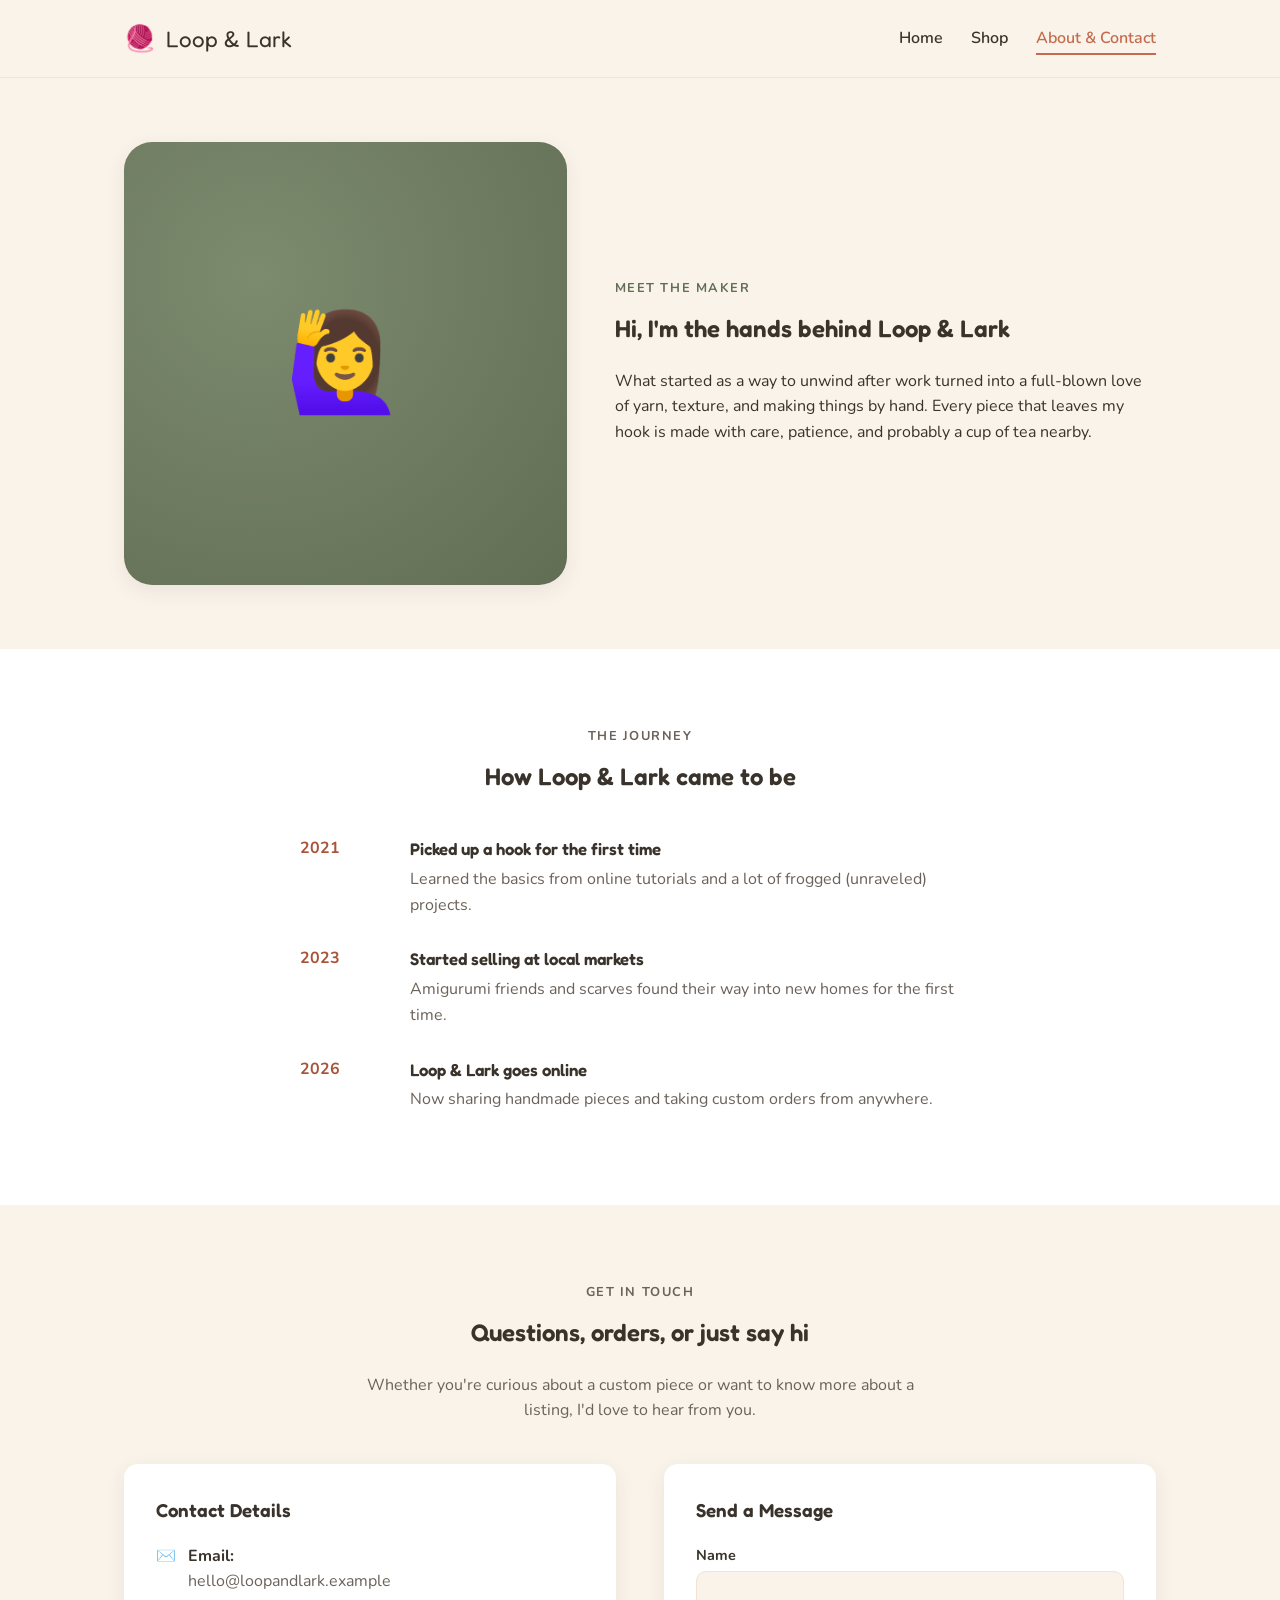
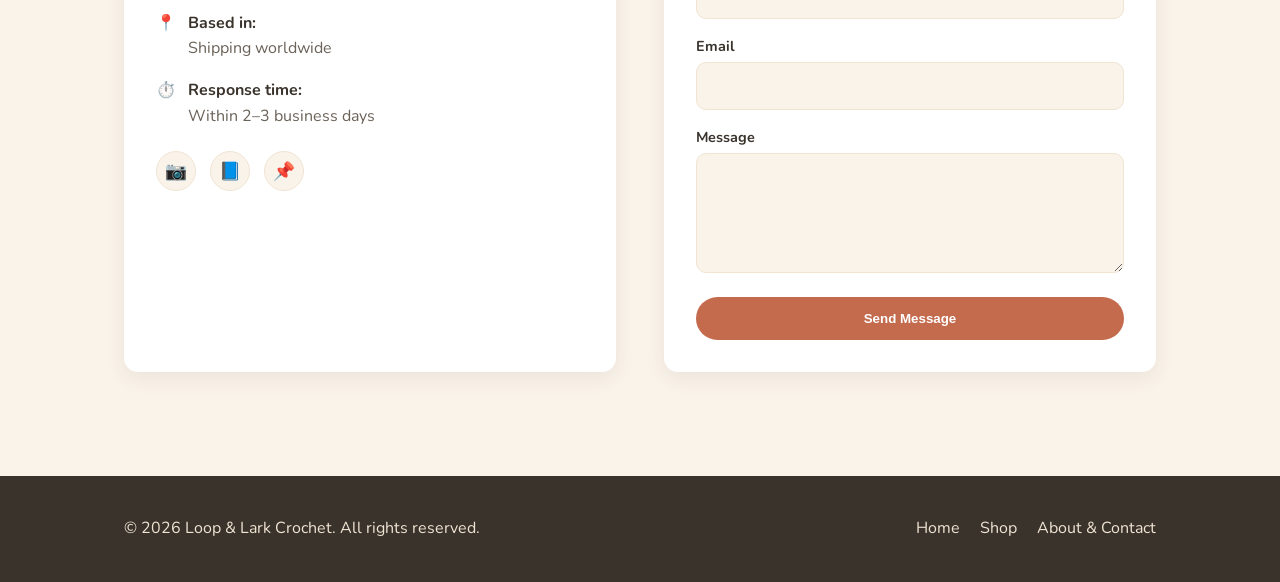
==== about.html @ cbadaa66 "Add 3-page crochet business website Home, Shop, and About & Contact pages with shared styling.  Co-A" ====
<!DOCTYPE html>
<html lang="en">
<head>
<meta charset="UTF-8">
<meta name="viewport" content="width=device-width, initial-scale=1.0">
<title>About &amp; Contact — Loop &amp; Lark Crochet</title>
<meta name="description" content="Meet the maker behind Loop & Lark Crochet and get in touch about custom orders and questions.">
<link rel="preconnect" href="https://fonts.googleapis.com">
<link href="https://fonts.googleapis.com/css2?family=Fredoka:wght@500;600&family=Nunito:wght@400;600;700&display=swap" rel="stylesheet">
<link rel="stylesheet" href="styles.css">
</head>
<body>

<header class="site-header">
  <div class="container">
    <a class="logo" href="index.html"><span class="mark">🧶</span> Loop &amp; Lark</a>
    <nav class="main-nav">
      <ul>
        <li><a href="index.html">Home</a></li>
        <li><a href="shop.html">Shop</a></li>
        <li><a href="about.html" class="active">About &amp; Contact</a></li>
      </ul>
    </nav>
  </div>
</header>

<main>
  <section>
    <div class="container">
      <div class="about-hero">
        <div class="about-portrait" aria-hidden="true">🙋‍♀️</div>
        <div>
          <p class="hero-eyebrow">Meet the Maker</p>
          <h1>Hi, I'm the hands behind Loop &amp; Lark</h1>
          <p class="lead">What started as a way to unwind after work turned into a full-blown love of yarn, texture, and making things by hand. Every piece that leaves my hook is made with care, patience, and probably a cup of tea nearby.</p>
        </div>
      </div>
    </div>
  </section>

  <section class="alt-bg">
    <div class="container">
      <div class="section-heading">
        <p class="hero-eyebrow">The Journey</p>
        <h2>How Loop &amp; Lark came to be</h2>
      </div>
      <div class="timeline">
        <div class="timeline-item">
          <div class="timeline-year">2021</div>
          <div>
            <h3>Picked up a hook for the first time</h3>
            <p>Learned the basics from online tutorials and a lot of frogged (unraveled) projects.</p>
          </div>
        </div>
        <div class="timeline-item">
          <div class="timeline-year">2023</div>
          <div>
            <h3>Started selling at local markets</h3>
            <p>Amigurumi friends and scarves found their way into new homes for the first time.</p>
          </div>
        </div>
        <div class="timeline-item">
          <div class="timeline-year">2026</div>
          <div>
            <h3>Loop &amp; Lark goes online</h3>
            <p>Now sharing handmade pieces and taking custom orders from anywhere.</p>
          </div>
        </div>
      </div>
    </div>
  </section>

  <section id="contact">
    <div class="container">
      <div class="section-heading">
        <p class="hero-eyebrow">Get in Touch</p>
        <h2>Questions, orders, or just say hi</h2>
        <p>Whether you're curious about a custom piece or want to know more about a listing, I'd love to hear from you.</p>
      </div>

      <div class="contact-wrap">
        <div class="contact-card">
          <h3>Contact Details</h3>
          <div class="contact-detail">
            <span>✉️</span>
            <span><strong>Email:</strong><br>hello@loopandlark.example</span>
          </div>
          <div class="contact-detail">
            <span>📍</span>
            <span><strong>Based in:</strong><br>Shipping worldwide</span>
          </div>
          <div class="contact-detail">
            <span>⏱️</span>
            <span><strong>Response time:</strong><br>Within 2–3 business days</span>
          </div>
          <div class="social-links">
            <a href="#" aria-label="Instagram">📷</a>
            <a href="#" aria-label="Facebook">📘</a>
            <a href="#" aria-label="Pinterest">📌</a>
          </div>
        </div>

        <div class="contact-card">
          <h3>Send a Message</h3>
          <form class="contact-form" action="mailto:hello@loopandlark.example" method="post" enctype="text/plain">
            <div>
              <label for="name">Name</label>
              <input type="text" id="name" name="name" required>
            </div>
            <div>
              <label for="email">Email</label>
              <input type="email" id="email" name="email" required>
            </div>
            <div>
              <label for="message">Message</label>
              <textarea id="message" name="message" required></textarea>
            </div>
            <button type="submit" class="btn btn-primary">Send Message</button>
          </form>
        </div>
      </div>
    </div>
  </section>
</main>

<footer class="site-footer">
  <div class="container">
    <span>© 2026 Loop &amp; Lark Crochet. All rights reserved.</span>
    <ul class="footer-nav">
      <li><a href="index.html">Home</a></li>
      <li><a href="shop.html">Shop</a></li>
      <li><a href="about.html">About &amp; Contact</a></li>
    </ul>
  </div>
</footer>

</body>
</html>
---- styles.css ----
:root {
  --cream: #faf3ea;
  --cream-dark: #f0e4d3;
  --terracotta: #c46b4e;
  --terracotta-dark: #a8543a;
  --sage: #7c8a6e;
  --sage-dark: #616e54;
  --ink: #3a332c;
  --ink-light: #6b6259;
  --white: #ffffff;
  --radius: 14px;
  --shadow: 0 6px 20px rgba(58, 51, 44, 0.08);
}

* {
  box-sizing: border-box;
}

html {
  scroll-behavior: smooth;
}

body {
  margin: 0;
  font-family: 'Nunito', -apple-system, BlinkMacSystemFont, 'Segoe UI', sans-serif;
  background: var(--cream);
  color: var(--ink);
  line-height: 1.6;
}

h1, h2, h3 {
  font-family: 'Fredoka', 'Nunito', sans-serif;
  font-weight: 600;
  color: var(--ink);
  margin-top: 0;
}

a {
  color: var(--terracotta);
  text-decoration: none;
}

a:hover {
  color: var(--terracotta-dark);
}

img {
  max-width: 100%;
  display: block;
}

.container {
  max-width: 1080px;
  margin: 0 auto;
  padding: 0 24px;
}

/* Header */
.site-header {
  background: var(--cream);
  border-bottom: 1px solid var(--cream-dark);
  position: sticky;
  top: 0;
  z-index: 10;
}

.site-header .container {
  display: flex;
  align-items: center;
  justify-content: space-between;
  padding-top: 18px;
  padding-bottom: 18px;
}

.logo {
  display: flex;
  align-items: center;
  gap: 10px;
  font-size: 1.4rem;
  font-family: 'Fredoka', sans-serif;
  color: var(--ink);
}

.logo span.mark {
  font-size: 1.6rem;
}

nav.main-nav ul {
  list-style: none;
  display: flex;
  gap: 28px;
  margin: 0;
  padding: 0;
}

nav.main-nav a {
  color: var(--ink);
  font-weight: 600;
  padding-bottom: 4px;
  border-bottom: 2px solid transparent;
}

nav.main-nav a:hover,
nav.main-nav a.active {
  color: var(--terracotta);
  border-bottom-color: var(--terracotta);
}

/* Buttons */
.btn {
  display: inline-block;
  padding: 12px 26px;
  border-radius: 999px;
  font-weight: 700;
  cursor: pointer;
  border: 2px solid transparent;
  transition: transform 0.15s ease, box-shadow 0.15s ease;
}

.btn-primary {
  background: var(--terracotta);
  color: var(--white);
}

.btn-primary:hover {
  background: var(--terracotta-dark);
  color: var(--white);
  transform: translateY(-2px);
  box-shadow: var(--shadow);
}

.btn-secondary {
  background: transparent;
  border-color: var(--sage);
  color: var(--sage-dark);
}

.btn-secondary:hover {
  background: var(--sage);
  color: var(--white);
  transform: translateY(-2px);
}

/* Hero */
.hero {
  padding: 80px 0 60px;
}

.hero .container {
  display: grid;
  grid-template-columns: 1.1fr 0.9fr;
  gap: 48px;
  align-items: center;
}

.hero-eyebrow {
  text-transform: uppercase;
  letter-spacing: 0.12em;
  font-size: 0.8rem;
  font-weight: 700;
  color: var(--sage-dark);
  margin-bottom: 12px;
}

.hero h1 {
  font-size: 2.75rem;
  line-height: 1.15;
  margin-bottom: 18px;
}

.hero p.lead {
  font-size: 1.1rem;
  color: var(--ink-light);
  margin-bottom: 28px;
  max-width: 46ch;
}

.hero-actions {
  display: flex;
  gap: 16px;
  flex-wrap: wrap;
}

.hero-art {
  aspect-ratio: 1 / 1;
  border-radius: 28px;
  background: radial-gradient(circle at 30% 30%, var(--terracotta), var(--terracotta-dark));
  display: flex;
  align-items: center;
  justify-content: center;
  font-size: 6rem;
  box-shadow: var(--shadow);
}

/* Sections */
section {
  padding: 64px 0;
}

.section-heading {
  text-align: center;
  max-width: 560px;
  margin: 0 auto 40px;
}

.section-heading .hero-eyebrow {
  text-align: center;
}

.section-heading p {
  color: var(--ink-light);
}

.alt-bg {
  background: var(--white);
}

/* Feature / value grid */
.grid-3 {
  display: grid;
  grid-template-columns: repeat(3, 1fr);
  gap: 28px;
}

.feature-card {
  background: var(--white);
  border-radius: var(--radius);
  padding: 28px;
  box-shadow: var(--shadow);
  text-align: center;
}

.alt-bg .feature-card {
  background: var(--cream);
  box-shadow: none;
  border: 1px solid var(--cream-dark);
}

.feature-card .icon {
  font-size: 2rem;
  margin-bottom: 12px;
}

.feature-card h3 {
  margin-bottom: 8px;
  font-size: 1.15rem;
}

.feature-card p {
  color: var(--ink-light);
  margin: 0;
}

/* Product grid */
.product-grid {
  display: grid;
  grid-template-columns: repeat(3, 1fr);
  gap: 28px;
}

.product-card {
  background: var(--white);
  border-radius: var(--radius);
  overflow: hidden;
  box-shadow: var(--shadow);
  transition: transform 0.15s ease;
}

.product-card:hover {
  transform: translateY(-4px);
}

.product-photo {
  aspect-ratio: 4 / 3;
  display: flex;
  align-items: center;
  justify-content: center;
  font-size: 3.5rem;
}

.product-info {
  padding: 20px;
}

.product-info h3 {
  font-size: 1.1rem;
  margin-bottom: 4px;
}

.product-price {
  color: var(--terracotta-dark);
  font-weight: 700;
  margin: 8px 0 14px;
}

.product-tag {
  display: inline-block;
  font-size: 0.72rem;
  text-transform: uppercase;
  letter-spacing: 0.06em;
  background: var(--cream-dark);
  color: var(--ink-light);
  padding: 3px 10px;
  border-radius: 999px;
  margin-bottom: 10px;
}

/* Photo color variants */
.photo-1 { background: linear-gradient(135deg, #f0d8c0, #e3b088); }
.photo-2 { background: linear-gradient(135deg, #d9e3c8, #a9bd8f); }
.photo-3 { background: linear-gradient(135deg, #f3c9c9, #d98b8b); }
.photo-4 { background: linear-gradient(135deg, #d8cdf0, #a894d9); }
.photo-5 { background: linear-gradient(135deg, #f0e2a8, #d9b64a); }
.photo-6 { background: linear-gradient(135deg, #c9e0e3, #7fb3ba); }

/* Shop intro */
.shop-intro {
  text-align: center;
  max-width: 640px;
  margin: 0 auto 48px;
}

.shop-intro p {
  color: var(--ink-light);
}

/* Custom order banner */
.custom-banner {
  background: var(--sage);
  color: var(--white);
  border-radius: var(--radius);
  padding: 40px;
  text-align: center;
  margin-top: 20px;
}

.custom-banner h2 {
  color: var(--white);
  margin-bottom: 10px;
}

.custom-banner p {
  color: rgba(255, 255, 255, 0.9);
  margin-bottom: 22px;
}

.custom-banner .btn-primary {
  background: var(--white);
  color: var(--sage-dark);
}

.custom-banner .btn-primary:hover {
  background: var(--cream);
}

/* About page */
.about-hero {
  display: grid;
  grid-template-columns: 0.9fr 1.1fr;
  gap: 48px;
  align-items: center;
}

.about-portrait {
  aspect-ratio: 1 / 1;
  border-radius: 28px;
  background: radial-gradient(circle at 30% 30%, var(--sage), var(--sage-dark));
  display: flex;
  align-items: center;
  justify-content: center;
  font-size: 6rem;
  box-shadow: var(--shadow);
}

.timeline {
  max-width: 680px;
  margin: 0 auto;
}

.timeline-item {
  display: grid;
  grid-template-columns: 90px 1fr;
  gap: 20px;
  margin-bottom: 28px;
}

.timeline-year {
  font-weight: 700;
  color: var(--terracotta-dark);
}

.timeline-item h3 {
  margin-bottom: 4px;
  font-size: 1.05rem;
}

.timeline-item p {
  color: var(--ink-light);
  margin: 0;
}

/* Contact */
.contact-wrap {
  display: grid;
  grid-template-columns: 1fr 1fr;
  gap: 48px;
}

.contact-card {
  background: var(--white);
  border-radius: var(--radius);
  padding: 32px;
  box-shadow: var(--shadow);
}

.contact-card h3 {
  margin-bottom: 18px;
}

.contact-detail {
  display: flex;
  gap: 12px;
  margin-bottom: 16px;
  color: var(--ink-light);
}

.contact-detail strong {
  color: var(--ink);
}

form.contact-form {
  display: flex;
  flex-direction: column;
  gap: 16px;
}

form.contact-form label {
  font-weight: 700;
  font-size: 0.9rem;
  margin-bottom: 4px;
  display: block;
}

form.contact-form input,
form.contact-form textarea {
  width: 100%;
  padding: 12px 14px;
  border-radius: 10px;
  border: 1px solid var(--cream-dark);
  background: var(--cream);
  font-family: inherit;
  font-size: 1rem;
  color: var(--ink);
}

form.contact-form input:focus,
form.contact-form textarea:focus {
  outline: 2px solid var(--sage);
  outline-offset: 1px;
}

form.contact-form textarea {
  resize: vertical;
  min-height: 120px;
}

.social-links {
  display: flex;
  gap: 14px;
  margin-top: 22px;
}

.social-links a {
  width: 40px;
  height: 40px;
  border-radius: 50%;
  background: var(--cream);
  display: flex;
  align-items: center;
  justify-content: center;
  font-size: 1.1rem;
  border: 1px solid var(--cream-dark);
}

.social-links a:hover {
  background: var(--terracotta);
  color: var(--white);
}

/* Footer */
footer.site-footer {
  background: var(--ink);
  color: var(--cream-dark);
  padding: 40px 0;
  margin-top: 40px;
}

footer.site-footer .container {
  display: flex;
  justify-content: space-between;
  align-items: center;
  flex-wrap: wrap;
  gap: 16px;
}

footer.site-footer a {
  color: var(--cream-dark);
}

footer.site-footer a:hover {
  color: var(--white);
}

footer.site-footer .footer-nav {
  display: flex;
  gap: 20px;
  list-style: none;
  padding: 0;
  margin: 0;
}

/* Responsive */
@media (max-width: 860px) {
  .hero .container,
  .about-hero {
    grid-template-columns: 1fr;
  }

  .hero-art,
  .about-portrait {
    max-width: 320px;
    margin: 0 auto;
  }

  .grid-3,
  .product-grid {
    grid-template-columns: repeat(2, 1fr);
  }

  .contact-wrap {
    grid-template-columns: 1fr;
  }

  nav.main-nav ul {
    gap: 16px;
  }
}

@media (max-width: 560px) {
  .site-header .container {
    flex-direction: column;
    gap: 12px;
  }

  .hero h1 {
    font-size: 2.1rem;
  }

  .grid-3,
  .product-grid {
    grid-template-columns: 1fr;
  }

  .timeline-item {
    grid-template-columns: 1fr;
  }

  footer.site-footer .container {
    flex-direction: column;
    text-align: center;
  }
}
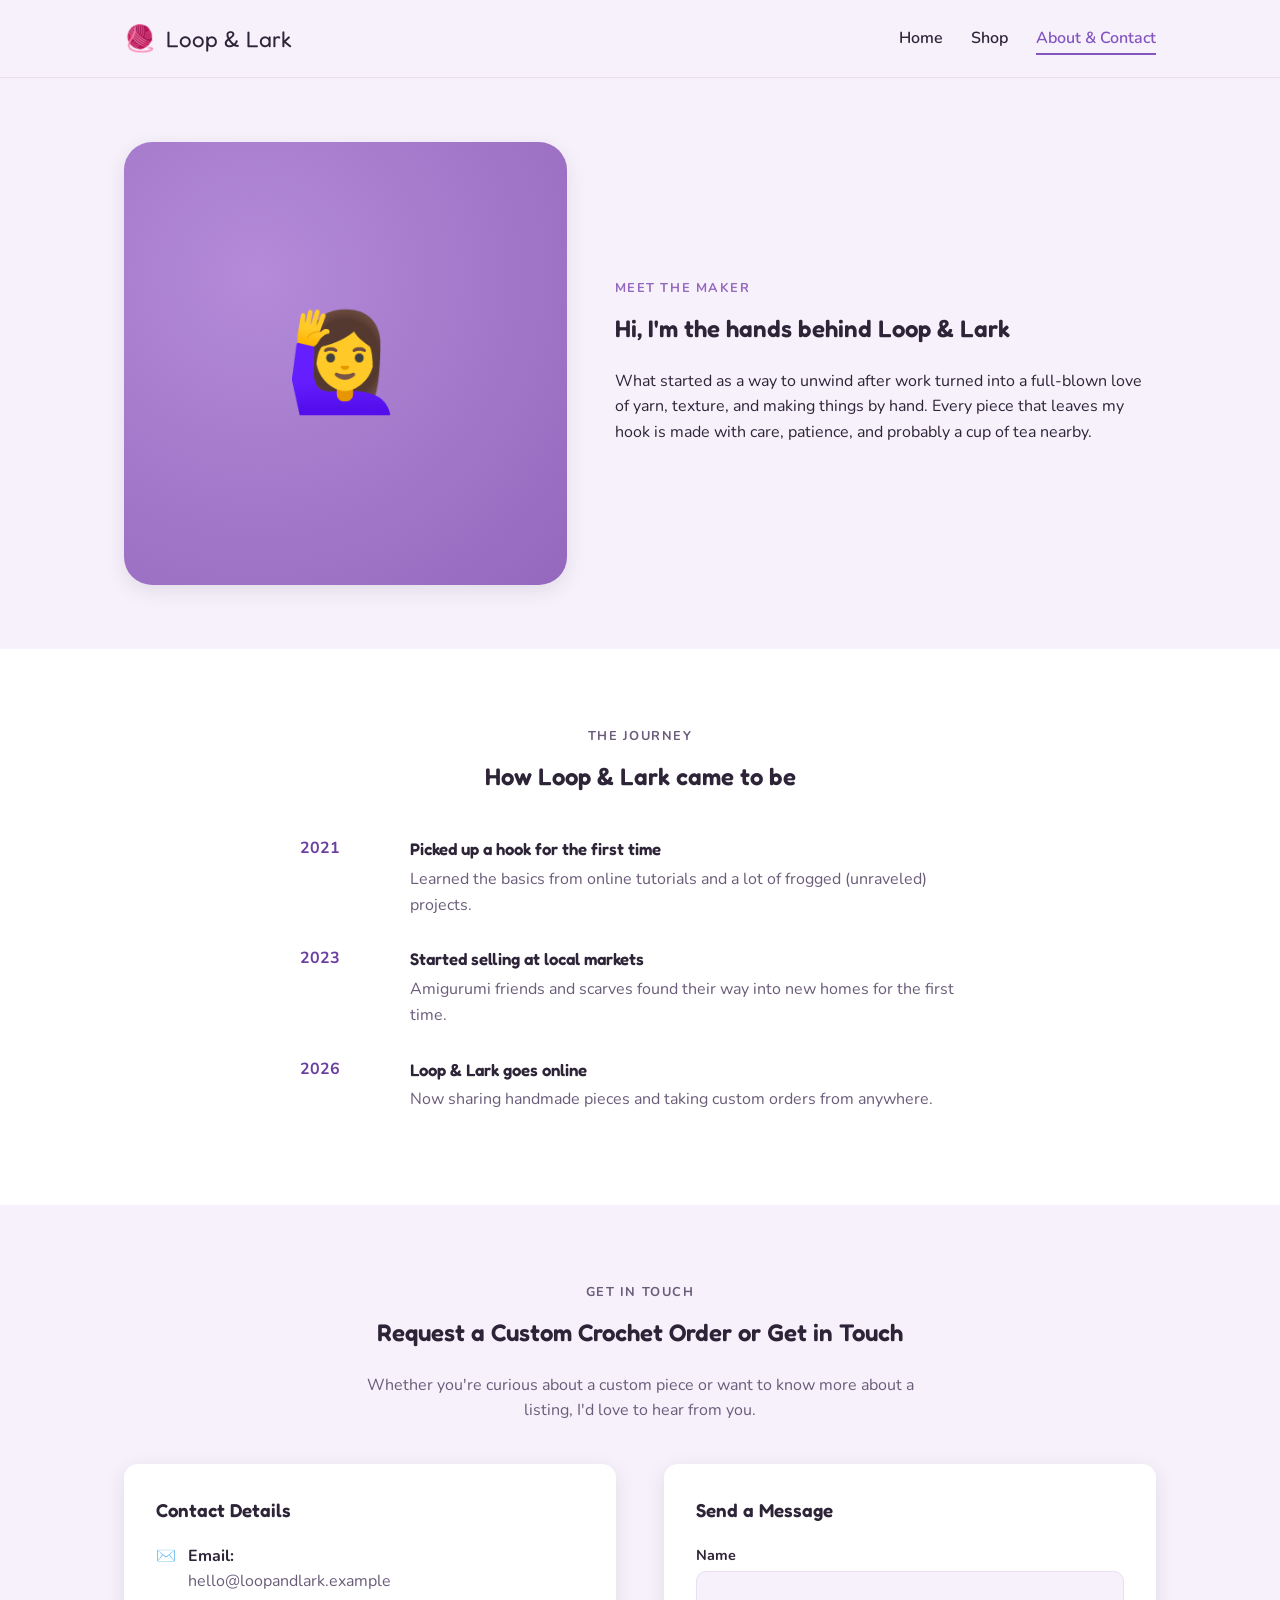
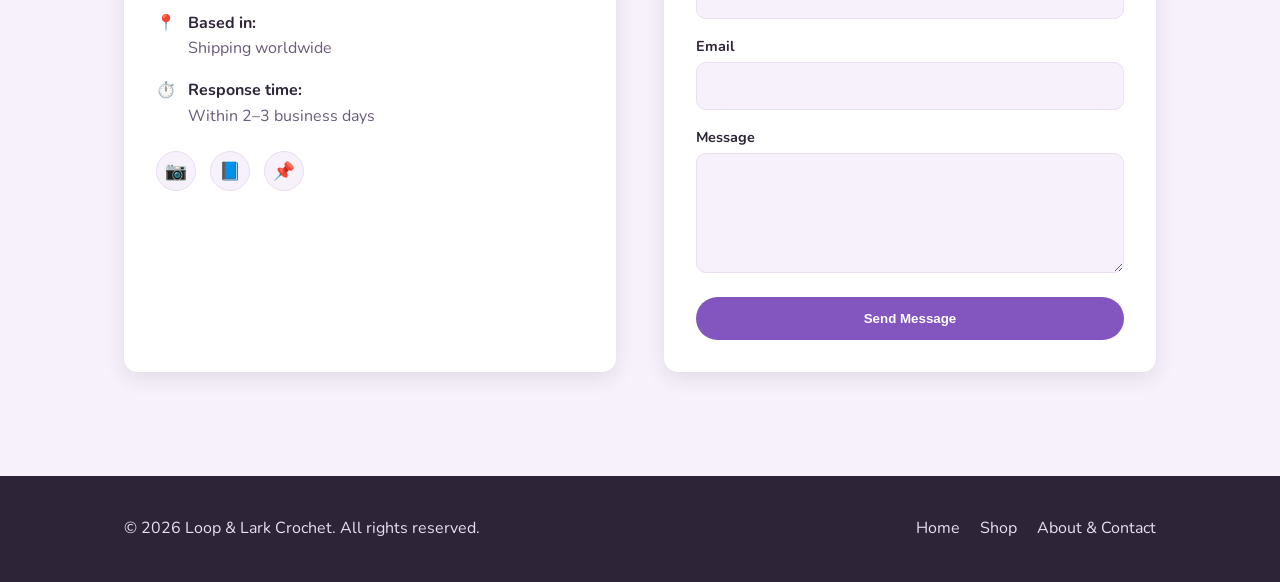
==== commit 1ddc7bef: "On-page SEO optimization: titles, meta descriptions, headings - Rewrote title tags and meta descript" ====
--- a/about.html
+++ b/about.html
@@ -3,11 +3,24 @@
 <head>
 <meta charset="UTF-8">
 <meta name="viewport" content="width=device-width, initial-scale=1.0">
-<title>About &amp; Contact — Loop &amp; Lark Crochet</title>
-<meta name="description" content="Meet the maker behind Loop & Lark Crochet and get in touch about custom orders and questions.">
+<title>Custom Crochet Orders &amp; Contact | Loop &amp; Lark</title>
+<meta name="description" content="Request a custom crochet order from Loop & Lark Crochet, or reach out with questions about materials, shipping, and commissions. Meet the maker too.">
 <link rel="preconnect" href="https://fonts.googleapis.com">
 <link href="https://fonts.googleapis.com/css2?family=Fredoka:wght@500;600&family=Nunito:wght@400;600;700&display=swap" rel="stylesheet">
 <link rel="stylesheet" href="styles.css">
+<script type="application/ld+json">
+{
+  "@context": "https://schema.org",
+  "@type": "ContactPage",
+  "about": {
+    "@type": "OnlineStore",
+    "name": "Loop & Lark Crochet",
+    "url": "https://organicverto.github.io/test-repo/",
+    "description": "Handmade crochet business making amigurumi, wearable accessories, and home goods, with custom orders available worldwide.",
+    "email": "hello@loopandlark.example"
+  }
+}
+</script>
 </head>
 <body>
 
@@ -74,7 +87,7 @@
     <div class="container">
       <div class="section-heading">
         <p class="hero-eyebrow">Get in Touch</p>
-        <h2>Questions, orders, or just say hi</h2>
+        <h2>Request a Custom Crochet Order or Get in Touch</h2>
         <p>Whether you're curious about a custom piece or want to know more about a listing, I'd love to hear from you.</p>
       </div>
 
--- a/styles.css
+++ b/styles.css
@@ -1,15 +1,15 @@
 :root {
-  --cream: #faf3ea;
-  --cream-dark: #f0e4d3;
-  --terracotta: #c46b4e;
-  --terracotta-dark: #a8543a;
-  --sage: #7c8a6e;
-  --sage-dark: #616e54;
-  --ink: #3a332c;
-  --ink-light: #6b6259;
+  --cream: #f6f1fb;
+  --cream-dark: #e9def2;
+  --terracotta: #8355bf;
+  --terracotta-dark: #6a3fa0;
+  --sage: #b48ad9;
+  --sage-dark: #9468bd;
+  --ink: #2e2438;
+  --ink-light: #6b5c7a;
   --white: #ffffff;
   --radius: 14px;
-  --shadow: 0 6px 20px rgba(58, 51, 44, 0.08);
+  --shadow: 0 6px 20px rgba(46, 36, 56, 0.1);
 }
 
 * {
@@ -251,6 +251,12 @@
   margin: 0;
 }
 
+.shop-section-title {
+  text-align: center;
+  font-size: 1.4rem;
+  margin-bottom: 28px;
+}
+
 /* Product grid */
 .product-grid {
   display: grid;
@@ -306,12 +312,12 @@
 }
 
 /* Photo color variants */
-.photo-1 { background: linear-gradient(135deg, #f0d8c0, #e3b088); }
-.photo-2 { background: linear-gradient(135deg, #d9e3c8, #a9bd8f); }
-.photo-3 { background: linear-gradient(135deg, #f3c9c9, #d98b8b); }
-.photo-4 { background: linear-gradient(135deg, #d8cdf0, #a894d9); }
-.photo-5 { background: linear-gradient(135deg, #f0e2a8, #d9b64a); }
-.photo-6 { background: linear-gradient(135deg, #c9e0e3, #7fb3ba); }
+.photo-1 { background: linear-gradient(135deg, #e6d6f5, #c9a3e8); }
+.photo-2 { background: linear-gradient(135deg, #ddd0f0, #a98fd4); }
+.photo-3 { background: linear-gradient(135deg, #f0d4ec, #d98bc7); }
+.photo-4 { background: linear-gradient(135deg, #d8cdf0, #8f68c9); }
+.photo-5 { background: linear-gradient(135deg, #ece0f7, #b48ad9); }
+.photo-6 { background: linear-gradient(135deg, #d6c4ea, #7454a8); }
 
 /* Shop intro */
 .shop-intro {
@@ -487,6 +493,32 @@
   color: var(--white);
 }
 
+/* FAQ */
+.faq-list {
+  max-width: 720px;
+  margin: 0 auto;
+  display: flex;
+  flex-direction: column;
+  gap: 22px;
+}
+
+.faq-item {
+  background: var(--white);
+  border-radius: var(--radius);
+  padding: 22px 26px;
+  border: 1px solid var(--cream-dark);
+}
+
+.faq-item h3 {
+  font-size: 1.05rem;
+  margin-bottom: 8px;
+}
+
+.faq-item p {
+  color: var(--ink-light);
+  margin: 0;
+}
+
 /* Footer */
 footer.site-footer {
   background: var(--ink);
